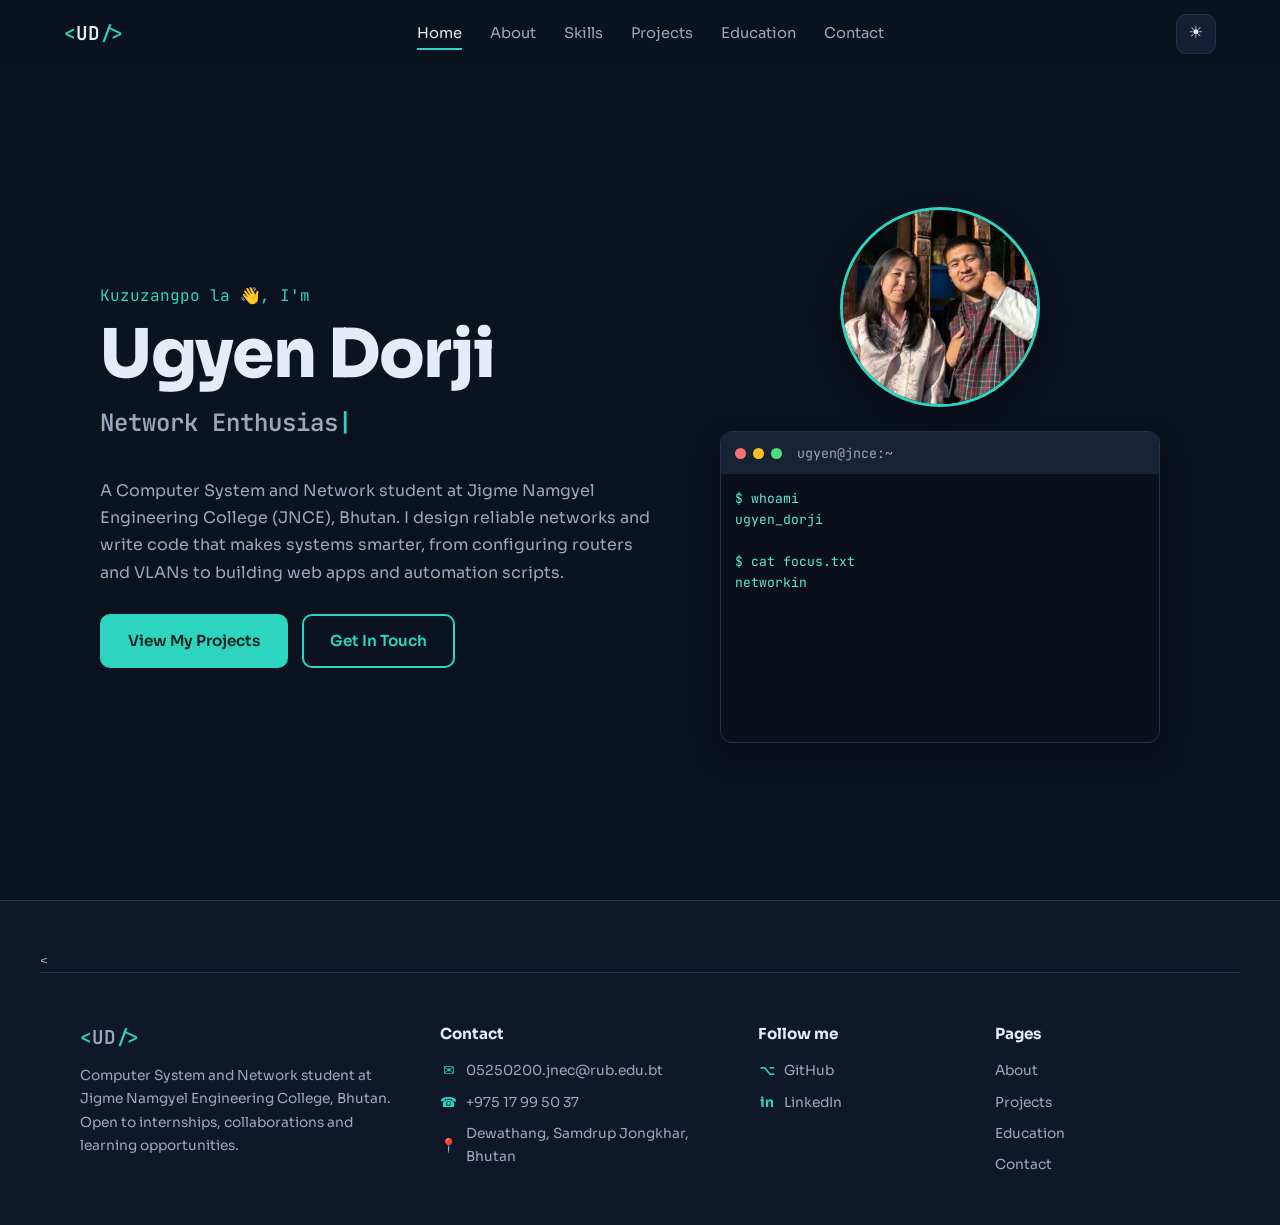
==== index.html @ a31ab131 "Add my protfolio" ====
<!DOCTYPE html>
<html lang="en" data-theme="dark">
<head>
  <meta charset="UTF-8" />
  <meta name="viewport" content="width=device-width, initial-scale=1.0" />
  <meta name="description" content="Ugyen Dorji - Computer System and Network student at Jigme Namgyel Engineering College (JNCE), Bhutan. Networking and coding portfolio." />
  <title>Ugyen Dorji | Portfolio</title>
  <link rel="preconnect" href="https://fonts.googleapis.com" />
  <link rel="preconnect" href="https://fonts.gstatic.com" crossorigin />
  <link href="https://fonts.googleapis.com/css2?family=Sora:wght@400;600;700;800&family=JetBrains+Mono:wght@400;600&display=swap" rel="stylesheet" />
  <link rel="stylesheet" href="style.css" />
</head>
<body>

  <!-- ============ NAVBAR ============ -->
  <header class="navbar" id="navbar">
    <a href="index.html" class="logo"><span class="logo-bracket"></span>UD<span class="logo-bracket"></span></a>

    <nav class="nav-links" id="navLinks" aria-label="Main navigation">
      <a href="index.html" class="nav-link active" aria-current="page">Home</a>
      <a href="about.html" class="nav-link">About</a>
      <a href="skills.html" class="nav-link">Skills</a>
      <a href="projects.html" class="nav-link">Projects</a>
      <a href="education.html" class="nav-link">Education</a>
      <a href="contact.html" class="nav-link">Contact</a>
    </nav>

    <div class="nav-actions">
      <button class="theme-toggle" id="themeToggle" aria-label="Toggle light and dark theme">
        <span class="icon-sun">☀</span><span class="icon-moon">☾</span>
      </button>
      <button class="hamburger" id="hamburger" aria-label="Open menu" aria-expanded="false">
        <span></span><span></span><span></span>
      </button>
    </div>
  </header>

  <main>
    <section class="hero" id="home">
      <div class="hero-text">
        <p class="hero-greeting">Kuzuzangpo la 👋, I'm</p>
        <h1 class="hero-name">Ugyen Dorji</h1>
        <h2 class="hero-headline">
          <span class="typed" id="typed"></span><span class="cursor">|</span>
        </h2>
        <p class="hero-intro">
          A Computer System and Network student at Jigme Namgyel Engineering College (JNCE), Bhutan.
          I design reliable networks and write code that makes systems smarter, from configuring
          routers and VLANs to building web apps and automation scripts.
        </p>
        <div class="hero-buttons">
          <a href="projects.html" class="btn btn-primary">View My Projects</a>
          <a href="contact.html" class="btn btn-outline">Get In Touch</a>
        </div>
      </div>

      <div class="hero-visual">
        <div class="avatar">
          <img src="media/photo.jpg" alt="Ugyen Dorji with another person, both in traditional Bhutanese dress">
        </div>
        <div class="terminal" aria-label="Decorative terminal">
          <div class="terminal-bar"><i></i><i></i><i></i><small>ugyen@jnce:~</small></div>
          <pre class="terminal-body" id="terminalBody"></pre>
        </div>
      </div>
    </section>
  </main>

  <footer class="footer">
    <  <footer class="footer">
    <div class="footer-inner">
      <div class="footer-about">
        <a href="index.html" class="logo"><span class="logo-bracket"></span>UD<span class="logo-bracket"></span></a>
        <p>Computer System and Network student at Jigme Namgyel Engineering College, Bhutan.
          Open to internships, collaborations and learning opportunities.</p>
      </div>

      <div class="footer-col">
        <h4>Contact</h4>
        <ul>
          <li><a href="mailto:05250200.jnec@rub.edu.bt"><span>✉</span>05250200.jnec@rub.edu.bt</a></li>
          <li><a href="tel:+97517995037"><span>☎</span>+975 17 99 50 37</a></li>
          <li><span>📍</span>Dewathang, Samdrup Jongkhar, Bhutan</li>
        </ul>
      </div>

      <div class="footer-col">
        <h4>Follow me</h4>
        <ul>
          <li><a href="https://github.com/ugyendorji" target="_blank" rel="noopener"><span>⌥</span>GitHub</a></li>
          <li><a href="https://www.linkedin.com/in/ugyendorji" target="_blank" rel="noopener"><span>in</span>LinkedIn</a></li>
        </ul>
      </div>

      <div class="footer-col">
        <h4>Pages</h4>
        <ul>
          <li><a href="about.html">About</a></li>
          <li><a href="projects.html">Projects</a></li>
          <li><a href="education.html">Education</a></li>
          <li><a href="contact.html">Contact</a></li>
        </ul>
      </div>
    </div>

    <!-- <p class="footer-bottom">Designed &amp; built by <strong>Ugyen Dorji</strong> · © <span id="year"></span></p> -->
  </footer>

  <button class="back-to-top" id="backToTop" aria-label="Back to top">↑</button>

  <script src="script.js"></script>
</body>
</html>
---- style.css ----
/* ============ THEME ============ */
:root,
[data-theme="dark"] {
  --bg: #0b1220;
  --bg-alt: #0f1829;
  --card: #141f33;
  --border: #24324b;
  --text: #e6ecf5;
  --muted: #9aa8bd;
  --accent: #2dd4bf;
  --accent-strong: #5eead4;
  --on-accent: #06231f;
  --error: #f87171;
  --success: #4ade80;
  --nav-bg: rgba(11, 18, 32, 0.85);
  --shadow: 0 12px 30px rgba(0, 0, 0, 0.35);
}

[data-theme="light"] {
  --bg: #f6f8fb;
  --bg-alt: #edf1f7;
  --card: #ffffff;
  --border: #d8e0ea;
  --text: #15202f;
  --muted: #54637a;
  --accent: #0f766e;
  --accent-strong: #0f766e;
  --on-accent: #ffffff;
  --error: #dc2626;
  --success: #15803d;
  --nav-bg: rgba(246, 248, 251, 0.88);
  --shadow: 0 12px 30px rgba(21, 32, 47, 0.1);
}

/* ============ BASE ============ */
*,
*::before,
*::after {
  box-sizing: border-box;
  margin: 0;
  padding: 0;
}

html {
  scroll-behavior: smooth;
  scroll-padding-top: 80px;
}

body {
  font-family: "Sora", system-ui, sans-serif;
  background: var(--bg);
  color: var(--text);
  line-height: 1.7;
  overflow-x: hidden;
  display: flex;
  flex-direction: column;
  min-height: 100vh;
  transition: background 0.3s, color 0.3s;
}

main {
  flex: 1;
}

a {
  color: inherit;
  text-decoration: none;
}

button,
input,
textarea {
  font: inherit;
}

button {
  cursor: pointer;
}

:focus-visible {
  outline: 2px solid var(--accent);
  outline-offset: 2px;
}

/* ============ NAVBAR ============ */
.navbar {
  position: fixed;
  inset: 0 0 auto 0;
  z-index: 100;
  display: flex;
  align-items: center;
  justify-content: space-between;
  height: 68px;
  padding: 0 clamp(16px, 5vw, 64px);
  background: var(--nav-bg);
  backdrop-filter: blur(10px);
  border-bottom: 1px solid transparent;
  transition: border-color 0.3s, box-shadow 0.3s;
}

.navbar.scrolled {
  border-bottom-color: var(--border);
  box-shadow: var(--shadow);
}

.logo {
  font-family: "JetBrains Mono", monospace;
  font-weight: 600;
  font-size: 1.2rem;
}

.logo-bracket {
  color: var(--accent);
}

.logo-bracket:first-child::before {
  content: "<";
}

.logo-bracket:last-child::before {
  content: "/>";
}

.nav-links {
  display: flex;
  gap: 28px;
}

.nav-link {
  position: relative;
  padding: 4px 0;
  font-size: 0.92rem;
  color: var(--muted);
  transition: color 0.2s;
}

.nav-link::after {
  content: "";
  position: absolute;
  left: 0;
  bottom: 0;
  width: 100%;
  height: 2px;
  background: var(--accent);
  transform: scaleX(0);
  transform-origin: left;
  transition: transform 0.25s;
}

.nav-link:hover,
.nav-link.active {
  color: var(--text);
}

.nav-link:hover::after,
.nav-link.active::after {
  transform: scaleX(1);
}

.nav-actions {
  display: flex;
  align-items: center;
  gap: 12px;
}

.theme-toggle {
  width: 40px;
  height: 40px;
  border: 1px solid var(--border);
  border-radius: 10px;
  background: var(--card);
  color: var(--text);
  font-size: 1.05rem;
}

.icon-moon,
[data-theme="light"] .icon-sun {
  display: none;
}

[data-theme="light"] .icon-moon {
  display: inline;
}

.hamburger {
  display: none;
  flex-direction: column;
  justify-content: center;
  gap: 5px;
  width: 40px;
  height: 40px;
  padding: 0 9px;
  border: 1px solid var(--border);
  border-radius: 10px;
  background: var(--card);
}

.hamburger span {
  display: block;
  height: 2px;
  background: var(--text);
  transition: transform 0.25s, opacity 0.25s;
}

.hamburger.open span:nth-child(1) {
  transform: translateY(7px) rotate(45deg);
}

.hamburger.open span:nth-child(2) {
  opacity: 0;
}

.hamburger.open span:nth-child(3) {
  transform: translateY(-7px) rotate(-45deg);
}

/* ============ BUTTONS ============ */
.btn {
  display: inline-block;
  padding: 12px 26px;
  border: 2px solid var(--accent);
  border-radius: 10px;
  font-weight: 600;
  font-size: 0.95rem;
  text-align: center;
  transition: transform 0.2s, background 0.2s, color 0.2s;
}

.btn:hover {
  transform: translateY(-2px);
}

.btn-primary {
  background: var(--accent);
  color: var(--on-accent);
}

.btn-outline {
  background: transparent;
  color: var(--accent);
}

.btn-outline:hover {
  background: var(--accent);
  color: var(--on-accent);
}

.btn-full {
  width: 100%;
}

/* ============ HERO ============ */
.hero {
  display: grid;
  grid-template-columns: 1.15fr 1fr;
  align-items: center;
  gap: 48px;
  max-width: 1160px;
  min-height: 100vh;
  margin: 0 auto;
  padding: 110px clamp(16px, 5vw, 40px) 60px;
}

.hero-text {
  min-width: 0;
}

.hero-greeting {
  font-family: "JetBrains Mono", monospace;
  color: var(--accent);
  margin-bottom: 8px;
}

.hero-name {
  font-size: clamp(2.5rem, 7vw, 4.2rem);
  font-weight: 800;
  line-height: 1.1;
  letter-spacing: -0.02em;
}

.hero-headline {
  min-height: 2.4em;
  margin: 12px 0 16px;
  font-family: "JetBrains Mono", monospace;
  font-size: clamp(1.05rem, 3vw, 1.5rem);
  font-weight: 600;
  color: var(--muted);
}

.cursor {
  color: var(--accent);
  animation: blink 1s step-end infinite;
}

@keyframes blink {
  50% {
    opacity: 0;
  }
}

.hero-intro {
  max-width: 560px;
  color: var(--muted);
}

.hero-buttons {
  display: flex;
  flex-wrap: wrap;
  gap: 14px;
  margin-top: 28px;
}

.hero-visual {
  display: flex;
  flex-direction: column;
  align-items: center;
  gap: 24px;
  min-width: 0;
}

.avatar {
  display: grid;
  place-items: center;
  width: 200px;
  height: 200px;
  flex: none;
  border-radius: 50%;
  overflow: hidden;
  border: 3px solid var(--accent);
  background: var(--card);
  box-shadow: var(--shadow);
  font-family: "JetBrains Mono", monospace;
  font-size: 2.6rem;
  font-weight: 600;
  color: var(--accent);
}

.avatar img {
  width: 100%;
  height: 100%;
  object-fit: cover;
}

.terminal {
  width: 100%;
  max-width: 440px;
  border: 1px solid var(--border);
  border-radius: 12px;
  overflow: hidden;
  background: #0a0f1a;
  box-shadow: var(--shadow);
}

.terminal-bar {
  display: flex;
  align-items: center;
  gap: 7px;
  padding: 10px 14px;
  background: #182235;
}

.terminal-bar i {
  width: 11px;
  height: 11px;
  border-radius: 50%;
  background: #f87171;
}

.terminal-bar i:nth-child(2) {
  background: #fbbf24;
}

.terminal-bar i:nth-child(3) {
  background: #4ade80;
}

.terminal-bar small {
  margin-left: 8px;
  font-family: "JetBrains Mono", monospace;
  color: #9aa8bd;
}

.terminal-body {
  height: 268px;
  padding: 14px;
  overflow: hidden;
  font-family: "JetBrains Mono", monospace;
  font-size: 0.82rem;
  line-height: 1.6;
  color: #5eead4;
  white-space: pre-wrap;
  word-break: break-word;
}

/* ============ SECTIONS ============ */
.section {
  max-width: 1160px;
  margin: 0 auto;
  padding: 80px clamp(16px, 5vw, 40px);
}

/* Each page has one section, so leave room for the fixed navbar */
.section {
  padding-top: 120px;
}

.section-title {
  margin-bottom: 36px;
  font-size: clamp(1.6rem, 4vw, 2.2rem);
  font-weight: 700;
}

.section-title span {
  font-family: "JetBrains Mono", monospace;
  font-size: 0.75em;
  color: var(--accent);
}

.sub-title {
  margin: 52px 0 20px;
  font-size: 1.3rem;
}

/* Only hidden when script.js is running, so the page still works without it */
.js .reveal {
  opacity: 0;
  transform: translateY(24px);
  transition: opacity 0.6s ease, transform 0.6s ease;
}

.js .reveal.visible {
  opacity: 1;
  transform: none;
}

/* ============ ABOUT ============ */
.about-grid {
  display: grid;
  grid-template-columns: 1.3fr 1fr;
  gap: 40px;
}

.about-text p {
  margin-bottom: 16px;
  color: var(--muted);
}

.about-text strong {
  color: var(--text);
}

.about-cards {
  display: grid;
  grid-template-columns: repeat(2, 1fr);
  gap: 16px;
  align-content: start;
}

.info-card,
.project-card,
.timeline-content,
.cert-card,
.contact-item,
.contact-form {
  background: var(--card);
  border: 1px solid var(--border);
  border-radius: 14px;
}

.info-card {
  padding: 20px;
}

.info-icon {
  font-size: 1.5rem;
}

.info-card h3 {
  margin: 6px 0 2px;
  font-size: 1rem;
}

.info-card p {
  font-size: 0.86rem;
  color: var(--muted);
}

/* ============ SKILLS ============ */
.skills-tabs,
.filters {
  display: flex;
  flex-wrap: wrap;
  gap: 10px;
  margin-bottom: 28px;
}

.tab-btn,
.filter-btn {
  padding: 9px 18px;
  border: 1px solid var(--border);
  border-radius: 999px;
  background: var(--card);
  color: var(--muted);
  font-size: 0.9rem;
  transition: background 0.2s, color 0.2s, border-color 0.2s;
}

.tab-btn:hover,
.filter-btn:hover {
  color: var(--text);
  border-color: var(--accent);
}

.tab-btn.active,
.filter-btn.active {
  background: var(--accent);
  border-color: var(--accent);
  color: var(--on-accent);
  font-weight: 600;
}

.skills-panel {
  display: none;
}

.skills-panel.active {
  display: grid;
  grid-template-columns: repeat(2, 1fr);
  gap: 22px 40px;
}

.skill-head {
  display: flex;
  justify-content: space-between;
  gap: 12px;
  margin-bottom: 8px;
  font-size: 0.92rem;
}

.skill-head span:last-child {
  font-family: "JetBrains Mono", monospace;
  color: var(--accent);
}

.bar {
  height: 8px;
  border-radius: 999px;
  overflow: hidden;
  background: var(--border);
}

.fill {
  width: 0;
  height: 100%;
  border-radius: inherit;
  background: var(--accent);
  transition: width 0.9s ease;
}

.chips {
  grid-column: 1 / -1;
  display: flex;
  flex-wrap: wrap;
  gap: 10px;
}

.chip {
  padding: 8px 16px;
  border: 1px solid var(--border);
  border-radius: 10px;
  background: var(--card);
  font-size: 0.9rem;
}

/* ============ PROJECTS ============ */
.projects-grid {
  display: grid;
  grid-template-columns: repeat(auto-fill, minmax(min(100%, 320px), 1fr));
  gap: 22px;
}

.project-card {
  display: flex;
  flex-direction: column;
  padding: 24px;
  transition: transform 0.25s, border-color 0.25s, opacity 0.6s;
}

.project-card:hover {
  border-color: var(--accent);
}

.project-card.hidden {
  display: none;
}

.project-top {
  display: flex;
  align-items: center;
  justify-content: space-between;
  margin-bottom: 12px;
}

.project-icon {
  font-size: 1.7rem;
}

.project-tag {
  font-family: "JetBrains Mono", monospace;
  font-size: 0.74rem;
  color: var(--accent);
}

.project-card h3 {
  margin-bottom: 8px;
  font-size: 1.12rem;
}

.project-card p {
  flex: 1;
  font-size: 0.9rem;
  color: var(--muted);
}

.tech {
  display: flex;
  flex-wrap: wrap;
  gap: 6px 14px;
  margin: 16px 0;
  list-style: none;
  font-family: "JetBrains Mono", monospace;
  font-size: 0.76rem;
  color: var(--muted);
}

.project-links a {
  font-weight: 600;
  font-size: 0.9rem;
  color: var(--accent);
}

.project-links a:hover {
  text-decoration: underline;
}

/* ============ EDUCATION ============ */
.timeline {
  position: relative;
  padding-left: 30px;
}

.timeline::before {
  content: "";
  position: absolute;
  top: 6px;
  bottom: 6px;
  left: 6px;
  width: 2px;
  background: var(--border);
}

.timeline-item {
  position: relative;
  margin-bottom: 24px;
}

.timeline-dot {
  position: absolute;
  top: 22px;
  left: -30px;
  width: 14px;
  height: 14px;
  border-radius: 50%;
  background: var(--accent);
  border: 3px solid var(--bg);
}

.timeline-content {
  padding: 20px 24px;
}

.timeline-date {
  font-family: "JetBrains Mono", monospace;
  font-size: 0.8rem;
  color: var(--accent);
}

.timeline-content h3 {
  font-size: 1.1rem;
}

.timeline-content h4 {
  margin-bottom: 8px;
  font-size: 0.88rem;
  font-weight: 400;
  color: var(--muted);
}

.timeline-content p {
  font-size: 0.9rem;
  color: var(--muted);
}

.cert-grid {
  display: grid;
  grid-template-columns: repeat(auto-fill, minmax(min(100%, 260px), 1fr));
  gap: 16px;
}

.cert-card {
  display: flex;
  align-items: center;
  gap: 14px;
  padding: 16px 18px;
}

.cert-card > span {
  font-size: 1.5rem;
}

.cert-card h4 {
  font-size: 0.95rem;
}

.cert-card p {
  font-size: 0.82rem;
  color: var(--muted);
}

/* ============ CONTACT ============ */
.contact-intro {
  margin: -20px 0 28px;
  color: var(--muted);
}

.contact-grid {
  display: grid;
  grid-template-columns: 1fr 1.2fr;
  gap: 28px;
  align-items: start;
}

.contact-info {
  display: grid;
  gap: 12px;
  min-width: 0;
}

.contact-item {
  display: flex;
  align-items: center;
  gap: 14px;
  padding: 14px 18px;
  min-width: 0;
  transition: border-color 0.2s, transform 0.2s;
}

a.contact-item:hover {
  border-color: var(--accent);
  transform: translateX(4px);
}

.contact-item > span {
  flex: none;
  width: 28px;
  font-size: 1.2rem;
  font-weight: 700;
  text-align: center;
  color: var(--accent);
}

.contact-item > div {
  min-width: 0;
}

.contact-item h4 {
  font-size: 0.9rem;
}

.contact-item p {
  font-size: 0.84rem;
  color: var(--muted);
  overflow-wrap: anywhere;
}

.contact-form {
  padding: 24px;
  min-width: 0;
}

.form-group {
  margin-bottom: 14px;
}

.form-group label {
  display: block;
  margin-bottom: 5px;
  font-size: 0.88rem;
  font-weight: 600;
}

.form-group input,
.form-group textarea {
  width: 100%;
  padding: 11px 14px;
  border: 1px solid var(--border);
  border-radius: 10px;
  background: var(--bg);
  color: var(--text);
  resize: vertical;
}

.form-group input:focus,
.form-group textarea:focus {
  outline: none;
  border-color: var(--accent);
}

.form-group.invalid input,
.form-group.invalid textarea {
  border-color: var(--error);
}

.error {
  display: block;
  min-height: 1.2em;
  margin-top: 3px;
  font-size: 0.78rem;
  color: var(--error);
}

.form-status {
  min-height: 1.4em;
  margin-top: 10px;
  font-size: 0.88rem;
  text-align: center;
  color: var(--success);
}

/* ============ FOOTER ============ */
.footer {
  padding: 26px 16px;
  border-top: 1px solid var(--border);
  text-align: center;
  font-size: 0.86rem;
  color: var(--muted);
}

.back-to-top {
  position: fixed;
  right: 20px;
  bottom: 20px;
  z-index: 90;
  width: 44px;
  height: 44px;
  border: none;
  border-radius: 12px;
  background: var(--accent);
  color: var(--on-accent);
  font-size: 1.2rem;
  font-weight: 700;
  opacity: 0;
  visibility: hidden;
  transform: translateY(10px);
  transition: opacity 0.25s, transform 0.25s, visibility 0.25s;
}

.back-to-top.show {
  opacity: 1;
  visibility: visible;
  transform: none;
}

/* ============ RESPONSIVE ============ */
@media (max-width: 900px) {
  .hero,
  .about-grid,
  .contact-grid {
    grid-template-columns: 1fr;
  }

  .hero {
    min-height: auto;
    gap: 36px;
  }

  .hamburger {
    display: flex;
  }

  .nav-links {
    position: fixed;
    top: 68px;
    left: 0;
    right: 0;
    flex-direction: column;
    gap: 0;
    padding: 8px 16px 16px;
    background: var(--bg-alt);
    border-bottom: 1px solid var(--border);
    box-shadow: var(--shadow);
    opacity: 0;
    visibility: hidden;
    transform: translateY(-10px);
    transition: opacity 0.25s, transform 0.25s, visibility 0.25s;
  }

  .nav-links.open {
    opacity: 1;
    visibility: visible;
    transform: none;
  }

  .nav-link {
    padding: 12px 4px;
    font-size: 1rem;
  }

  .nav-link::after {
    display: none;
  }

  .nav-link.active {
    color: var(--accent);
  }
}

@media (max-width: 640px) {
  .section {
    padding: 100px 16px 56px;
  }

  .skills-panel.active {
    grid-template-columns: 1fr;
  }
}

@media (max-width: 420px) {
  .about-cards {
    grid-template-columns: 1fr;
  }

  .hero-buttons .btn {
    width: 100%;
  }
}

@media (prefers-reduced-motion: reduce) {
  html {
    scroll-behavior: auto;
  }

  *,
  *::before,
  *::after {
    animation: none !important;
    transition: none !important;
  }

  .js .reveal {
    opacity: 1;
    transform: none;
  }
}

/* ============ FOOTER CONTACT DETAILS ============ */
.footer {
  padding: 48px clamp(16px, 5vw, 40px) 24px;
  background: var(--bg-alt);
  text-align: left;
}

.footer-inner {
  display: grid;
  grid-template-columns: 1.6fr 1.4fr 1fr 1fr;
  gap: 32px;
  max-width: 1160px;
  margin: 0 auto;
}

.footer-about p {
  max-width: 320px;
  margin-top: 10px;
  font-size: 0.86rem;
  color: var(--muted);
}

.footer-col h4 {
  margin-bottom: 12px;
  font-size: 0.95rem;
  color: var(--text);
}

.footer-col ul {
  display: grid;
  gap: 8px;
  list-style: none;
}

.footer-col li,
.footer-col a {
  display: flex;
  align-items: center;
  gap: 8px;
  font-size: 0.86rem;
  color: var(--muted);
  overflow-wrap: anywhere;
}

.footer-col a:hover {
  color: var(--accent);
}

.footer-col li span {
  flex: none;
  width: 18px;
  font-weight: 700;
  text-align: center;
  color: var(--accent);
}

.footer-bottom {
  max-width: 1160px;
  margin: 36px auto 0;
  padding-top: 20px;
  border-top: 1px solid var(--border);
  font-size: 0.84rem;
  text-align: center;
  color: var(--muted);
}

@media (max-width: 900px) {
  .footer-inner {
    grid-template-columns: 1fr 1fr;
  }
}

@media (max-width: 480px) {
  .footer-inner {
    grid-template-columns: 1fr;
  }
}
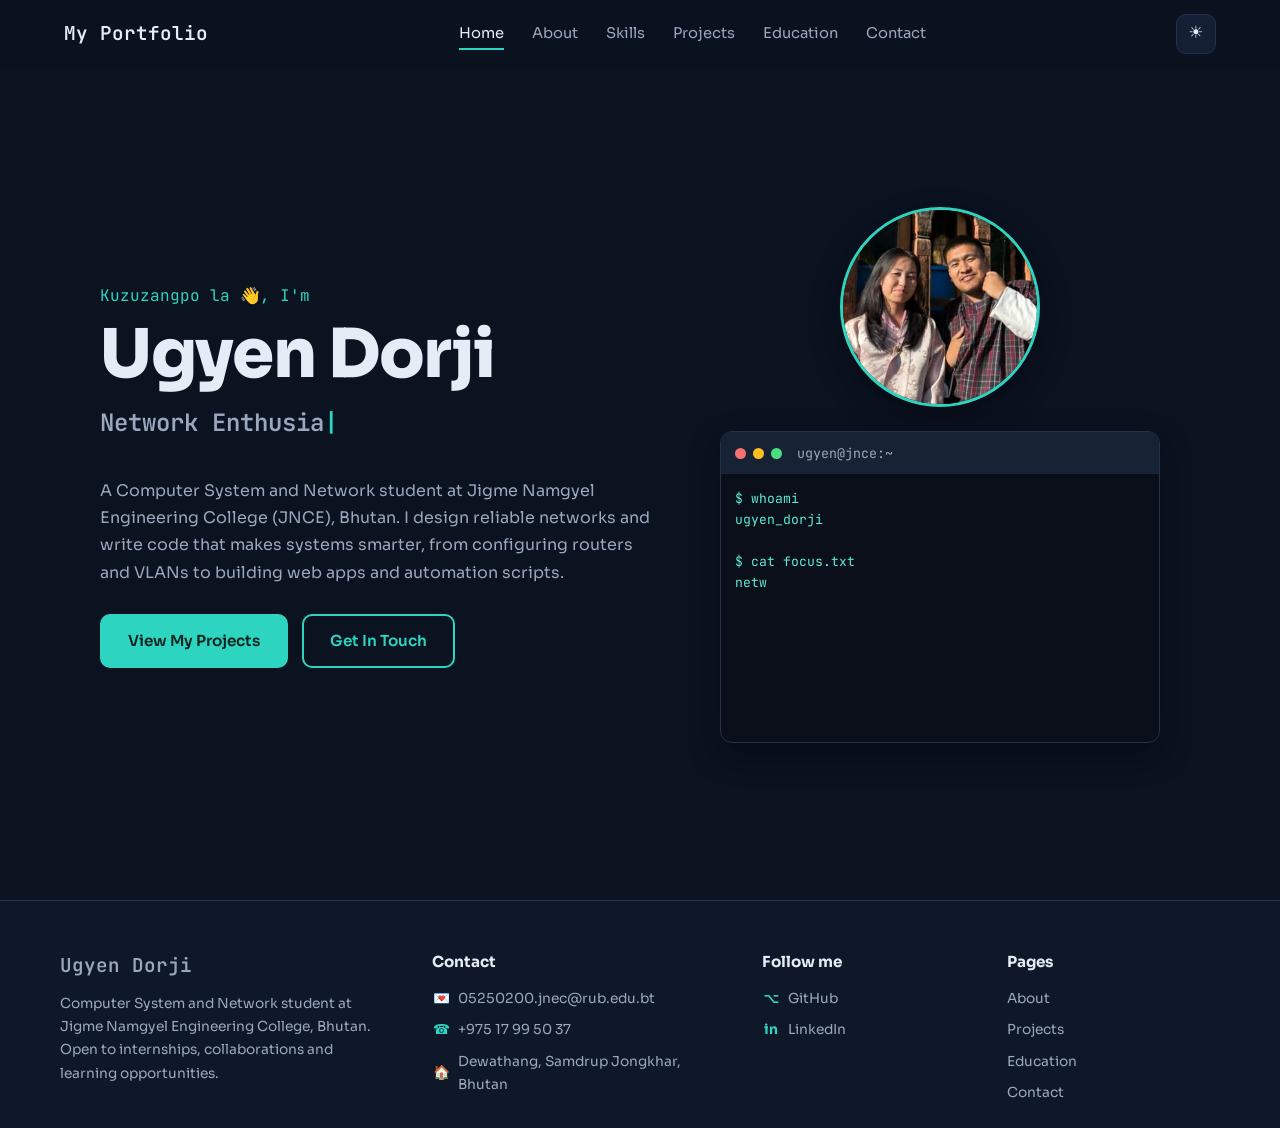
==== commit fcb5960a: "Fix footer, add profile photo slideshow" ====
--- a/index.html
+++ b/index.html
@@ -14,7 +14,7 @@
 
   <!-- ============ NAVBAR ============ -->
   <header class="navbar" id="navbar">
-    <a href="index.html" class="logo"><span class="logo-bracket"></span>UD<span class="logo-bracket"></span></a>
+    <a href="index.html" class="logo"><span>My Portfolio</span></a>
 
     <nav class="nav-links" id="navLinks" aria-label="Main navigation">
       <a href="index.html" class="nav-link active" aria-current="page">Home</a>
@@ -56,7 +56,7 @@
 
       <div class="hero-visual">
         <div class="avatar">
-          <img src="media/photo.jpg" alt="Ugyen Dorji with another person, both in traditional Bhutanese dress">
+          <img id="avatarImg" src="media/photo.jpg" alt="Ugyen Dorji">
         </div>
         <div class="terminal" aria-label="Decorative terminal">
           <div class="terminal-bar"><i></i><i></i><i></i><small>ugyen@jnce:~</small></div>
@@ -67,10 +67,9 @@
   </main>
 
   <footer class="footer">
-    <  <footer class="footer">
     <div class="footer-inner">
       <div class="footer-about">
-        <a href="index.html" class="logo"><span class="logo-bracket"></span>UD<span class="logo-bracket"></span></a>
+        <a href="index.html" class="logo"><span>Ugyen Dorji</span></a>
         <p>Computer System and Network student at Jigme Namgyel Engineering College, Bhutan.
           Open to internships, collaborations and learning opportunities.</p>
       </div>
@@ -78,9 +77,9 @@
       <div class="footer-col">
         <h4>Contact</h4>
         <ul>
-          <li><a href="mailto:05250200.jnec@rub.edu.bt"><span>✉</span>05250200.jnec@rub.edu.bt</a></li>
-          <li><a href="tel:+97517995037"><span>☎</span>+975 17 99 50 37</a></li>
-          <li><span>📍</span>Dewathang, Samdrup Jongkhar, Bhutan</li>
+          <li><a href="mailto:05250200.jnec@rub.edu.bt"><span>💌</span>05250200.jnec@rub.edu.bt</a></li>
+          <li><a href="tel:+97517995037"><span>☎️</span>+975 17 99 50 37</a></li>
+          <li><span>🏠</span>Dewathang, Samdrup Jongkhar, Bhutan</li>
         </ul>
       </div>
 
@@ -88,7 +87,7 @@
         <h4>Follow me</h4>
         <ul>
           <li><a href="https://github.com/ugyendorji" target="_blank" rel="noopener"><span>⌥</span>GitHub</a></li>
-          <li><a href="https://www.linkedin.com/in/ugyendorji" target="_blank" rel="noopener"><span>in</span>LinkedIn</a></li>
+          <li><a href="https://www.linkedin.com/jobs/" target="_blank" rel="noopener"><span>in</span>LinkedIn</a></li>
         </ul>
       </div>
 
@@ -110,4 +109,4 @@
 
   <script src="script.js"></script>
 </body>
-</html>
+</html>
--- a/style.css
+++ b/style.css
@@ -1039,4 +1039,28 @@
   .footer-inner {
     grid-template-columns: 1fr;
   }
-}+}
+
+/* Profile slideshow */
+/* .avatar {
+  position: relative;
+}
+
+.avatar img {
+  position: absolute;
+  inset: 0;
+  width: 100%;
+  height: 100%;
+  object-fit: cover;
+  opacity: 0;
+  transition: opacity 1s ease;
+}
+
+/* First image stays in place so the avatar keeps its size */
+/* .avatar img:first-child {
+  position: relative;
+}
+
+.avatar img.active {
+  opacity: 1; */ */
+/* } */
